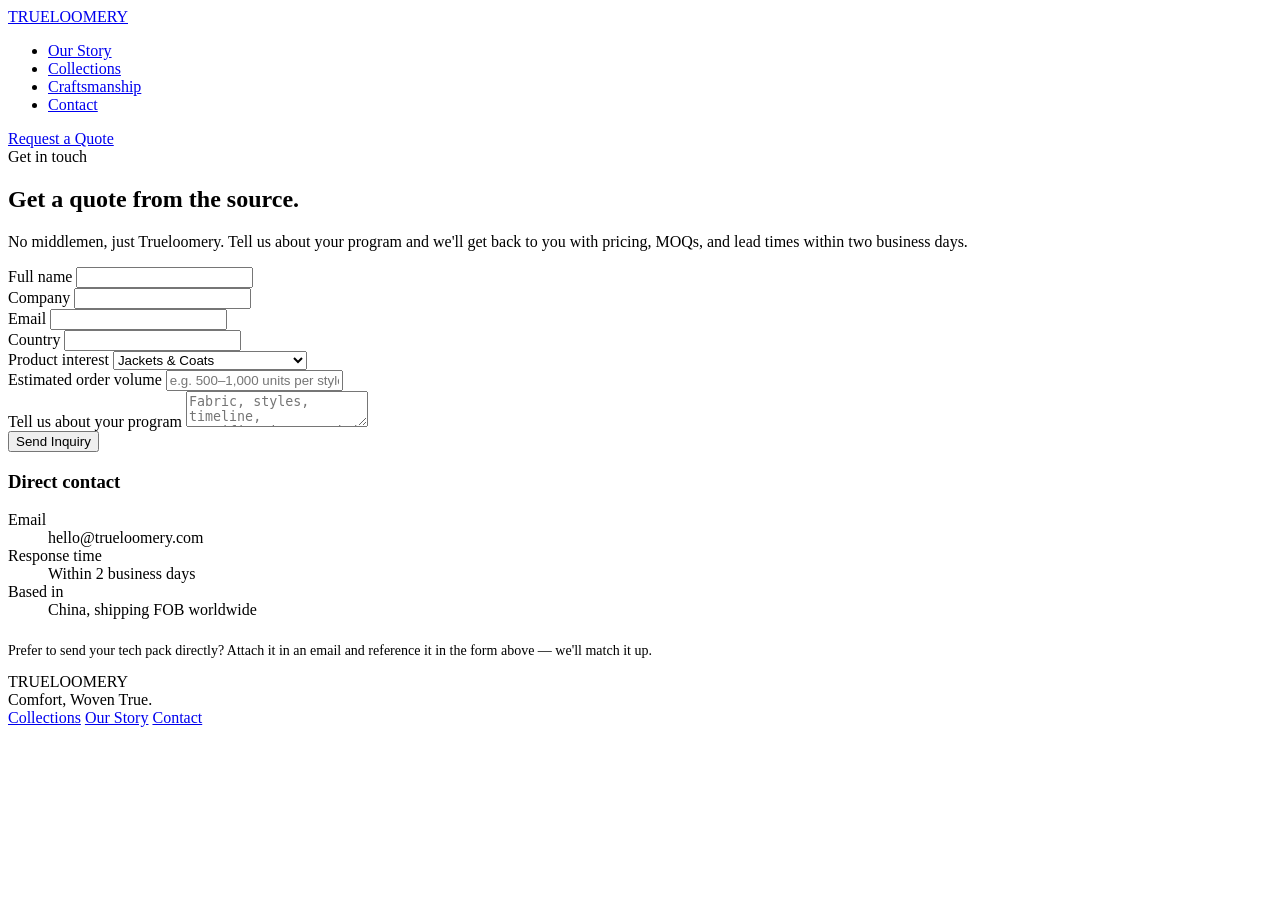
==== contact.html @ 17e5a1f9 "Add files via upload" ====
<!DOCTYPE html>
<html lang="en">
<head>
<meta charset="UTF-8">
<meta name="viewport" content="width=device-width, initial-scale=1.0">
<title>Request a Quote — Trueloomery</title>
<meta name="description" content="Tell Trueloomery about your outerwear program and get pricing, MOQs, and lead times within two business days.">
<link rel="preconnect" href="https://fonts.googleapis.com">
<link rel="preconnect" href="https://fonts.gstatic.com" crossorigin>
<link href="https://fonts.googleapis.com/css2?family=Fraunces:ital,opsz,wght@0,9..144,300;0,9..144,500;0,9..144,600;1,9..144,400&family=Work+Sans:wght@300;400;500;600&family=Space+Mono&display=swap" rel="stylesheet">
<link rel="stylesheet" href="style.css">
</head>
<body>

<header>
  <div class="wrap nav">
    <a class="logo" href="index.html">TRUELOOMERY</a>
    <ul>
      <li><a href="about.html">Our Story</a></li>
      <li><a href="collections.html">Collections</a></li>
      <li><a href="index.html#process">Craftsmanship</a></li>
      <li><a class="active" href="contact.html">Contact</a></li>
    </ul>
    <a class="cta" href="contact.html">Request a Quote</a>
  </div>
</header>

<section class="page-header">
  <div class="wrap">
    <div class="eyebrow">Get in touch</div>
    <h1 class="display">Get a quote from the source.</h1>
    <p>No middlemen, just Trueloomery. Tell us about your program and we'll get back to you with pricing, MOQs, and lead times within two business days.</p>
  </div>
</section>

<section>
  <div class="wrap contact-grid">

    <!--
      HOW TO CONNECT THIS FORM (Seven, read this):
      1. Go to https://formspree.io and create a free account.
      2. Create a new form — Formspree will give you an endpoint like
         https://formspree.io/f/xxxxxxxx
      3. Replace YOUR_FORM_ID below (in the form action attribute) with that ID.
      4. Submissions will be emailed straight to the address you signed up with.
      Free tier is enough to start (50 submissions/month).
    -->
    <form id="rfq-form" data-reveal action="https://formspree.io/f/YOUR_FORM_ID" method="POST">
      <div class="form-row">
        <div class="form-group">
          <label for="name">Full name</label>
          <input type="text" id="name" name="name" required>
        </div>
        <div class="form-group">
          <label for="company">Company</label>
          <input type="text" id="company" name="company" required>
        </div>
      </div>
      <div class="form-row">
        <div class="form-group">
          <label for="email">Email</label>
          <input type="email" id="email" name="email" required>
        </div>
        <div class="form-group">
          <label for="country">Country</label>
          <input type="text" id="country" name="country" required>
        </div>
      </div>
      <div class="form-group">
        <label for="category">Product interest</label>
        <select id="category" name="category">
          <option>Jackets &amp; Coats</option>
          <option>Padded Outerwear</option>
          <option>Home Textiles (coming soon)</option>
          <option>Not sure yet</option>
        </select>
      </div>
      <div class="form-group">
        <label for="volume">Estimated order volume</label>
        <input type="text" id="volume" name="volume" placeholder="e.g. 500–1,000 units per style">
      </div>
      <div class="form-group">
        <label for="message">Tell us about your program</label>
        <textarea id="message" name="message" placeholder="Fabric, styles, timeline, certifications needed — anything that helps us quote accurately." required></textarea>
      </div>
      <button class="btn primary" type="submit">Send Inquiry</button>
      <p class="form-status" id="form-status"></p>
    </form>

    <div class="contact-side" data-reveal>
      <h3 class="display">Direct contact</h3>
      <dl>
        <dt>Email</dt><dd>hello@trueloomery.com</dd>
        <dt>Response time</dt><dd>Within 2 business days</dd>
        <dt>Based in</dt><dd>China, shipping FOB worldwide</dd>
      </dl>
      <p style="margin-top:24px; font-size:14px; color:var(--ink-soft);">Prefer to send your tech pack directly? Attach it in an email and reference it in the form above — we'll match it up.</p>
    </div>
  </div>
</section>

<footer>
  <div class="wrap footer-grid">
    <div>
      <div class="logo">TRUELOOMERY</div>
      <div class="tagline">Comfort, Woven True.</div>
    </div>
    <div class="footer-links">
      <a href="collections.html">Collections</a>
      <a href="about.html">Our Story</a>
      <a href="contact.html">Contact</a>
    </div>
  </div>
</footer>

<script>
  const els = document.querySelectorAll('[data-reveal]');
  const io = new IntersectionObserver((entries)=>{
    entries.forEach(e=>{ if(e.isIntersecting){ e.target.classList.add('in'); io.unobserve(e.target); } });
  }, { threshold:0.15 });
  els.forEach(el=>io.observe(el));

  const form = document.getElementById('rfq-form');
  const status = document.getElementById('form-status');
  form.addEventListener('submit', async (e) => {
    e.preventDefault();
    const data = new FormData(form);
    status.textContent = 'Sending...';
    status.className = 'form-status';
    try {
      const res = await fetch(form.action, {
        method: 'POST',
        body: data,
        headers: { 'Accept': 'application/json' }
      });
      if (res.ok) {
        status.textContent = "Thanks — we'll be in touch within two business days.";
        status.className = 'form-status success';
        form.reset();
      } else {
        status.textContent = 'Something went wrong. Please email hello@trueloomery.com directly.';
        status.className = 'form-status error';
      }
    } catch (err) {
      status.textContent = 'Something went wrong. Please email hello@trueloomery.com directly.';
      status.className = 'form-status error';
    }
  });
</script>

</body>
</html>
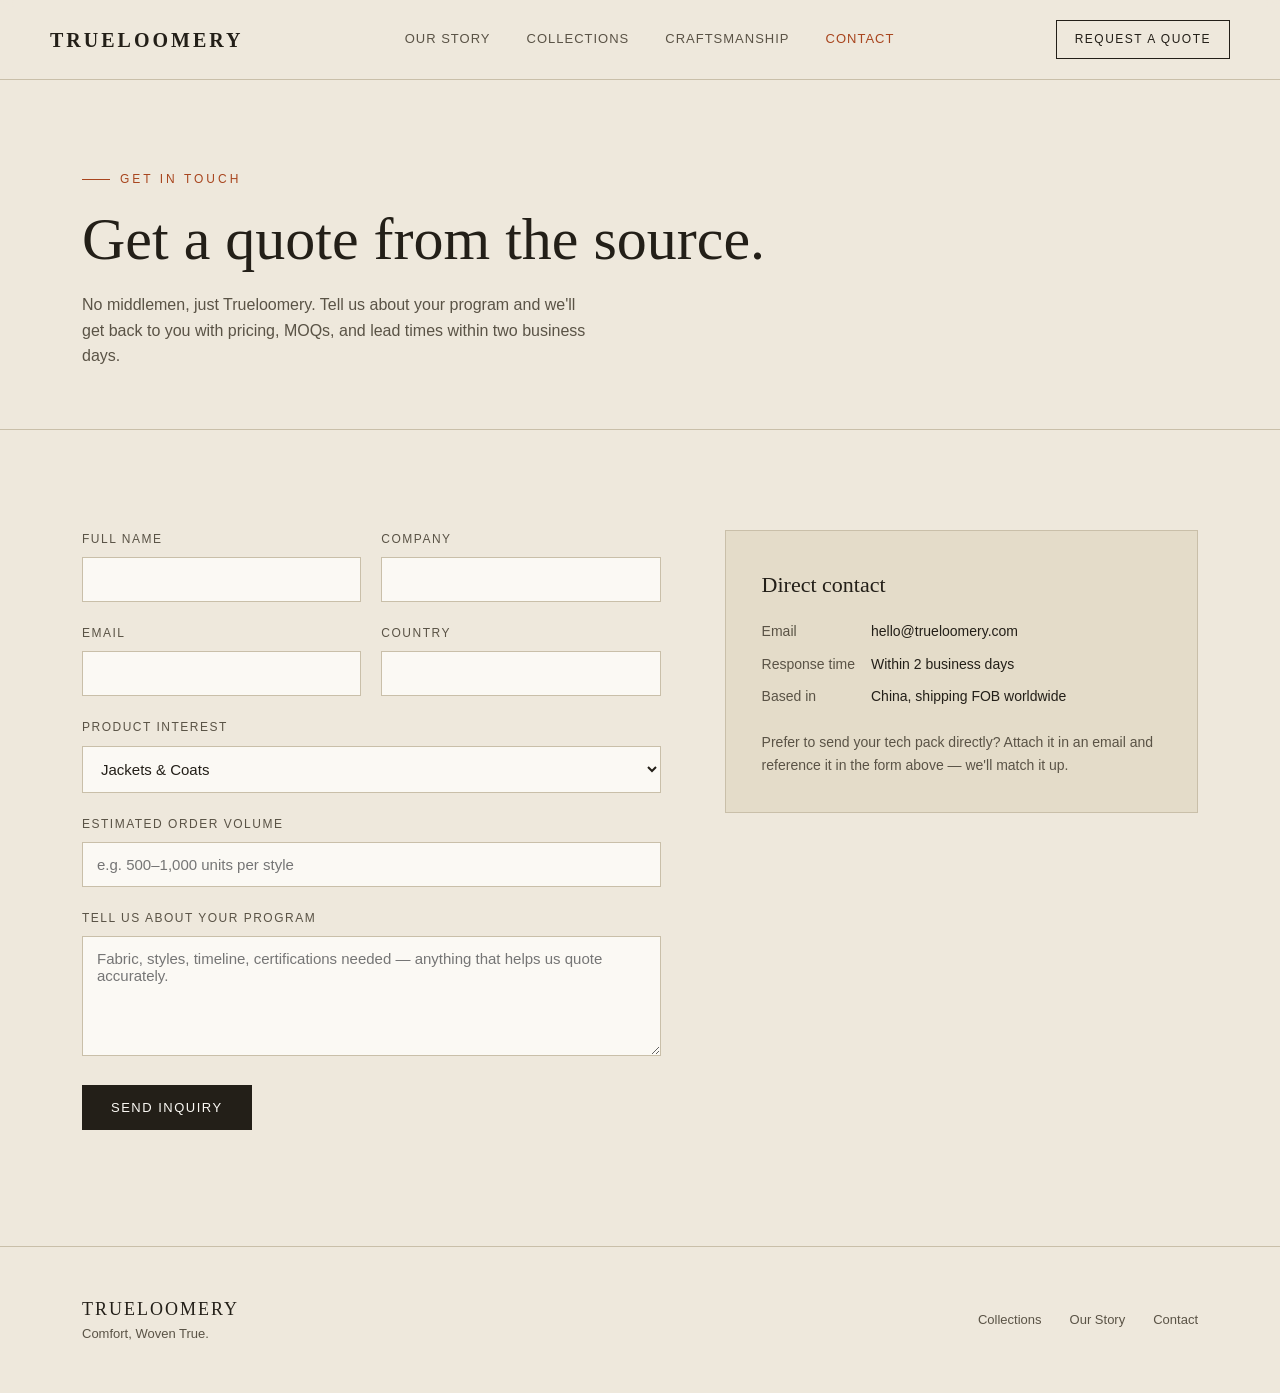
==== commit bc05fd8f: "Update form action URL in contact.html" ====
--- a/contact.html
+++ b/contact.html
@@ -45,7 +45,7 @@
       4. Submissions will be emailed straight to the address you signed up with.
       Free tier is enough to start (50 submissions/month).
     -->
-    <form id="rfq-form" data-reveal action="https://formspree.io/f/YOUR_FORM_ID" method="POST">
+    <form id="rfq-form" data-reveal action="https://formspree.io/f/maqrjdvj" method="POST">
       <div class="form-row">
         <div class="form-group">
           <label for="name">Full name</label>
--- a/style.css
+++ b/style.css
@@ -0,0 +1,226 @@
+:root{
+  --canvas:#EEE8DC;
+  --canvas-deep:#E4DCC9;
+  --ink:#231F18;
+  --ink-soft:#5A5346;
+  --rust:#A8451E;
+  --rust-deep:#7E3315;
+  --line:#C9BFA9;
+  --white:#FBF9F4;
+}
+*{box-sizing:border-box; margin:0; padding:0;}
+html{scroll-behavior:smooth;}
+body{
+  background:var(--canvas);
+  color:var(--ink);
+  font-family:'Work Sans', sans-serif;
+  line-height:1.6;
+  -webkit-font-smoothing:antialiased;
+}
+.display{ font-family:'Fraunces', serif; }
+.mono{ font-family:'Space Mono', monospace; }
+a{ color:inherit; text-decoration:none; }
+img{ max-width:100%; display:block; }
+.wrap{ max-width:1180px; margin:0 auto; padding:0 32px; }
+
+/* Header */
+header{
+  position:sticky; top:0; z-index:50;
+  background:rgba(238,232,220,0.92);
+  backdrop-filter:blur(6px);
+  border-bottom:1px solid var(--line);
+}
+.nav{
+  display:flex; align-items:center; justify-content:space-between;
+  padding:20px 0;
+}
+.nav .logo{
+  font-family:'Fraunces', serif;
+  font-size:20px;
+  font-weight:600;
+  letter-spacing:3px;
+}
+.nav ul{
+  display:flex; gap:36px; list-style:none;
+  font-size:13px; letter-spacing:1px; text-transform:uppercase;
+  color:var(--ink-soft);
+}
+.nav ul a:hover, .nav ul a.active{ color:var(--rust); }
+.nav .cta{
+  border:1px solid var(--ink);
+  padding:9px 18px;
+  font-size:12px; letter-spacing:1.5px; text-transform:uppercase;
+  transition:all .2s ease;
+}
+.nav .cta:hover{ background:var(--ink); color:var(--white); }
+@media (max-width:820px){ .nav ul{ display:none; } }
+
+/* Page header (non-home pages) */
+.page-header{
+  padding:90px 0 60px;
+  border-bottom:1px solid var(--line);
+}
+.page-header .eyebrow{
+  font-size:12px; letter-spacing:3px; text-transform:uppercase;
+  color:var(--rust);
+  margin-bottom:18px;
+  display:flex; align-items:center; gap:10px;
+}
+.page-header .eyebrow::before{ content:''; width:28px; height:1px; background:var(--rust); }
+.page-header h1{
+  font-family:'Fraunces', serif;
+  font-size:clamp(36px, 5.5vw, 60px);
+  font-weight:500;
+  max-width:760px;
+  line-height:1.08;
+}
+.page-header p{ margin-top:20px; max-width:520px; color:var(--ink-soft); font-size:16px; }
+
+/* Hero (home only) */
+.hero{ padding:110px 0 90px; position:relative; overflow:hidden; }
+.hero .eyebrow{
+  font-size:12px; letter-spacing:3px; text-transform:uppercase; color:var(--rust);
+  margin-bottom:22px; display:flex; align-items:center; gap:10px;
+}
+.hero .eyebrow::before{ content:''; width:28px; height:1px; background:var(--rust); }
+.hero h1{
+  font-size:clamp(42px, 7vw, 84px); font-weight:500; letter-spacing:-1px; line-height:1.02; max-width:900px;
+}
+.hero h1 em{ font-style:italic; font-weight:400; color:var(--rust-deep); }
+.hero .sub{ margin-top:28px; max-width:520px; font-size:17px; color:var(--ink-soft); }
+.hero .actions{ margin-top:40px; display:flex; gap:16px; flex-wrap:wrap; }
+.btn{
+  padding:14px 28px; font-size:13px; letter-spacing:1.5px; text-transform:uppercase;
+  border:1px solid var(--ink); transition:all .2s ease; display:inline-block; cursor:pointer;
+  background:transparent; font-family:inherit;
+}
+.btn.primary{ background:var(--ink); color:var(--white); }
+.btn.primary:hover{ background:var(--rust); border-color:var(--rust); }
+.btn.ghost:hover{ background:var(--ink); color:var(--white); }
+
+.hero-spec{
+  margin-top:70px; display:grid; grid-template-columns:repeat(4,1fr);
+  border-top:1px solid var(--line); padding-top:20px;
+}
+.hero-spec div{ padding-right:20px; }
+.hero-spec .num{ font-family:'Space Mono', monospace; font-size:12px; color:var(--rust); display:block; margin-bottom:6px; }
+.hero-spec p{ font-size:14px; color:var(--ink-soft); }
+@media (max-width:820px){ .hero-spec{ grid-template-columns:repeat(2,1fr); row-gap:24px; } }
+
+/* Section shell */
+section{ padding:100px 0; }
+.section-head{
+  display:flex; justify-content:space-between; align-items:flex-end;
+  gap:40px; margin-bottom:56px; flex-wrap:wrap;
+}
+.section-head .tag{
+  font-size:12px; letter-spacing:3px; text-transform:uppercase; color:var(--rust);
+  margin-bottom:14px; display:block;
+}
+.section-head h2{
+  font-family:'Fraunces', serif; font-size:clamp(28px, 4vw, 40px); font-weight:500; max-width:560px;
+}
+.section-head p{ max-width:340px; color:var(--ink-soft); font-size:15px; }
+
+/* Story */
+.story{ background:var(--canvas-deep); border-top:1px solid var(--line); border-bottom:1px solid var(--line); }
+.story-grid{ display:grid; grid-template-columns:1fr 1fr; gap:64px; align-items:center; }
+.story-visual{
+  aspect-ratio:4/5;
+  background:
+    repeating-linear-gradient(45deg, transparent, transparent 10px, rgba(35,31,24,0.05) 10px, rgba(35,31,24,0.05) 11px),
+    repeating-linear-gradient(-45deg, transparent, transparent 10px, rgba(35,31,24,0.05) 10px, rgba(35,31,24,0.05) 11px),
+    var(--white);
+  border:1px solid var(--line); position:relative; display:flex; align-items:center; justify-content:center;
+}
+.story-visual::after{
+  content:'WOVEN AT THE SOURCE'; font-family:'Space Mono', monospace; font-size:12px; letter-spacing:2px;
+  color:var(--ink-soft); writing-mode:vertical-rl;
+}
+.story-text p{ margin-bottom:20px; color:var(--ink-soft); font-size:16px; max-width:460px; }
+.story-text p.lead{ font-family:'Fraunces', serif; font-size:24px; color:var(--ink); font-weight:500; line-height:1.4; }
+
+/* Categories */
+.cats{ display:grid; grid-template-columns:repeat(3,1fr); gap:1px; background:var(--line); border:1px solid var(--line); }
+.cat{
+  background:var(--canvas); padding:40px 32px; min-height:280px;
+  display:flex; flex-direction:column; justify-content:space-between; transition:background .25s ease;
+}
+.cat:hover{ background:var(--white); }
+.cat .idx{ font-family:'Space Mono', monospace; font-size:12px; color:var(--rust); }
+.cat h3{ font-family:'Fraunces', serif; font-size:26px; font-weight:500; margin:24px 0 12px; }
+.cat p{ font-size:14px; color:var(--ink-soft); }
+.cat .status{ margin-top:20px; font-size:11px; letter-spacing:1.5px; text-transform:uppercase; color:var(--ink-soft); }
+@media (max-width:820px){ .cats{ grid-template-columns:1fr; } }
+
+/* Process strip */
+.process{ background:var(--ink); color:var(--canvas); }
+.process .section-head h2, .process .section-head p{ color:var(--canvas); }
+.process .section-head .tag{ color:#D48254; }
+.process-list{ display:grid; grid-template-columns:repeat(4,1fr); gap:32px; }
+.process-item{ border-top:1px solid rgba(238,232,220,0.25); padding-top:20px; }
+.process-item .num{ font-family:'Space Mono', monospace; font-size:13px; color:#D48254; }
+.process-item h4{ font-family:'Fraunces', serif; font-size:19px; font-weight:500; margin:14px 0 10px; }
+.process-item p{ font-size:14px; color:#C7C0B0; }
+@media (max-width:820px){ .process-list{ grid-template-columns:1fr 1fr; row-gap:36px; } }
+
+/* RFQ CTA (home teaser) */
+.rfq{ text-align:center; padding:120px 0; }
+.rfq h2{ font-family:'Fraunces', serif; font-size:clamp(32px,5vw,52px); font-weight:500; max-width:720px; margin:0 auto 24px; }
+.rfq h2 em{ font-style:italic; color:var(--rust-deep); }
+.rfq p{ color:var(--ink-soft); max-width:480px; margin:0 auto 40px; }
+
+/* Contact / RFQ form page */
+.contact-grid{ display:grid; grid-template-columns:1.1fr 0.9fr; gap:64px; align-items:start; }
+.form-group{ margin-bottom:22px; }
+.form-group label{
+  display:block; font-size:12px; letter-spacing:1.5px; text-transform:uppercase; color:var(--ink-soft); margin-bottom:8px;
+}
+.form-group input, .form-group textarea, .form-group select{
+  width:100%; background:var(--white); border:1px solid var(--line); padding:13px 14px;
+  font-family:inherit; font-size:15px; color:var(--ink);
+}
+.form-group textarea{ resize:vertical; min-height:120px; }
+.form-group input:focus, .form-group textarea:focus, .form-group select:focus{ outline:2px solid var(--rust); outline-offset:1px; }
+.form-row{ display:grid; grid-template-columns:1fr 1fr; gap:20px; }
+@media (max-width:600px){ .form-row{ grid-template-columns:1fr; } }
+.contact-side{
+  background:var(--canvas-deep); border:1px solid var(--line); padding:36px;
+}
+.contact-side h3{ font-family:'Fraunces', serif; font-size:22px; font-weight:500; margin-bottom:18px; }
+.contact-side dl{ display:grid; grid-template-columns:auto 1fr; gap:10px 16px; font-size:14px; }
+.contact-side dt{ color:var(--ink-soft); }
+.contact-side dd{ color:var(--ink); }
+.form-status{ margin-top:16px; font-size:14px; }
+.form-status.success{ color:#4B6B3F; }
+.form-status.error{ color:var(--rust-deep); }
+
+/* Values / about extras */
+.values{ display:grid; grid-template-columns:repeat(3,1fr); gap:1px; background:var(--line); border:1px solid var(--line); }
+.value{ background:var(--canvas); padding:36px 30px; }
+.value h4{ font-family:'Fraunces', serif; font-size:20px; font-weight:500; margin-bottom:10px; }
+.value p{ font-size:14px; color:var(--ink-soft); }
+@media (max-width:820px){ .values{ grid-template-columns:1fr; } }
+
+.timeline{ border-top:1px solid var(--line); }
+.timeline-item{
+  display:grid; grid-template-columns:120px 1fr; gap:28px; padding:28px 0; border-bottom:1px solid var(--line);
+}
+.timeline-item .year{ font-family:'Space Mono', monospace; color:var(--rust); font-size:14px; }
+.timeline-item h4{ font-family:'Fraunces', serif; font-size:19px; font-weight:500; margin-bottom:6px; }
+.timeline-item p{ font-size:14px; color:var(--ink-soft); }
+@media (max-width:600px){ .timeline-item{ grid-template-columns:1fr; gap:6px; } }
+
+footer{ border-top:1px solid var(--line); padding:48px 0; }
+.footer-grid{ display:flex; justify-content:space-between; align-items:center; flex-wrap:wrap; gap:20px; }
+.footer-grid .logo{ font-family:'Fraunces', serif; font-size:18px; letter-spacing:2px; }
+.footer-grid .tagline{ font-size:13px; color:var(--ink-soft); }
+.footer-links{ display:flex; gap:28px; font-size:13px; color:var(--ink-soft); }
+
+[data-reveal]{ opacity:0; transform:translateY(16px); transition:opacity .7s ease, transform .7s ease; }
+[data-reveal].in{ opacity:1; transform:translateY(0); }
+
+@media (prefers-reduced-motion: reduce){
+  [data-reveal]{ opacity:1; transform:none; transition:none; }
+  html{ scroll-behavior:auto; }
+}
